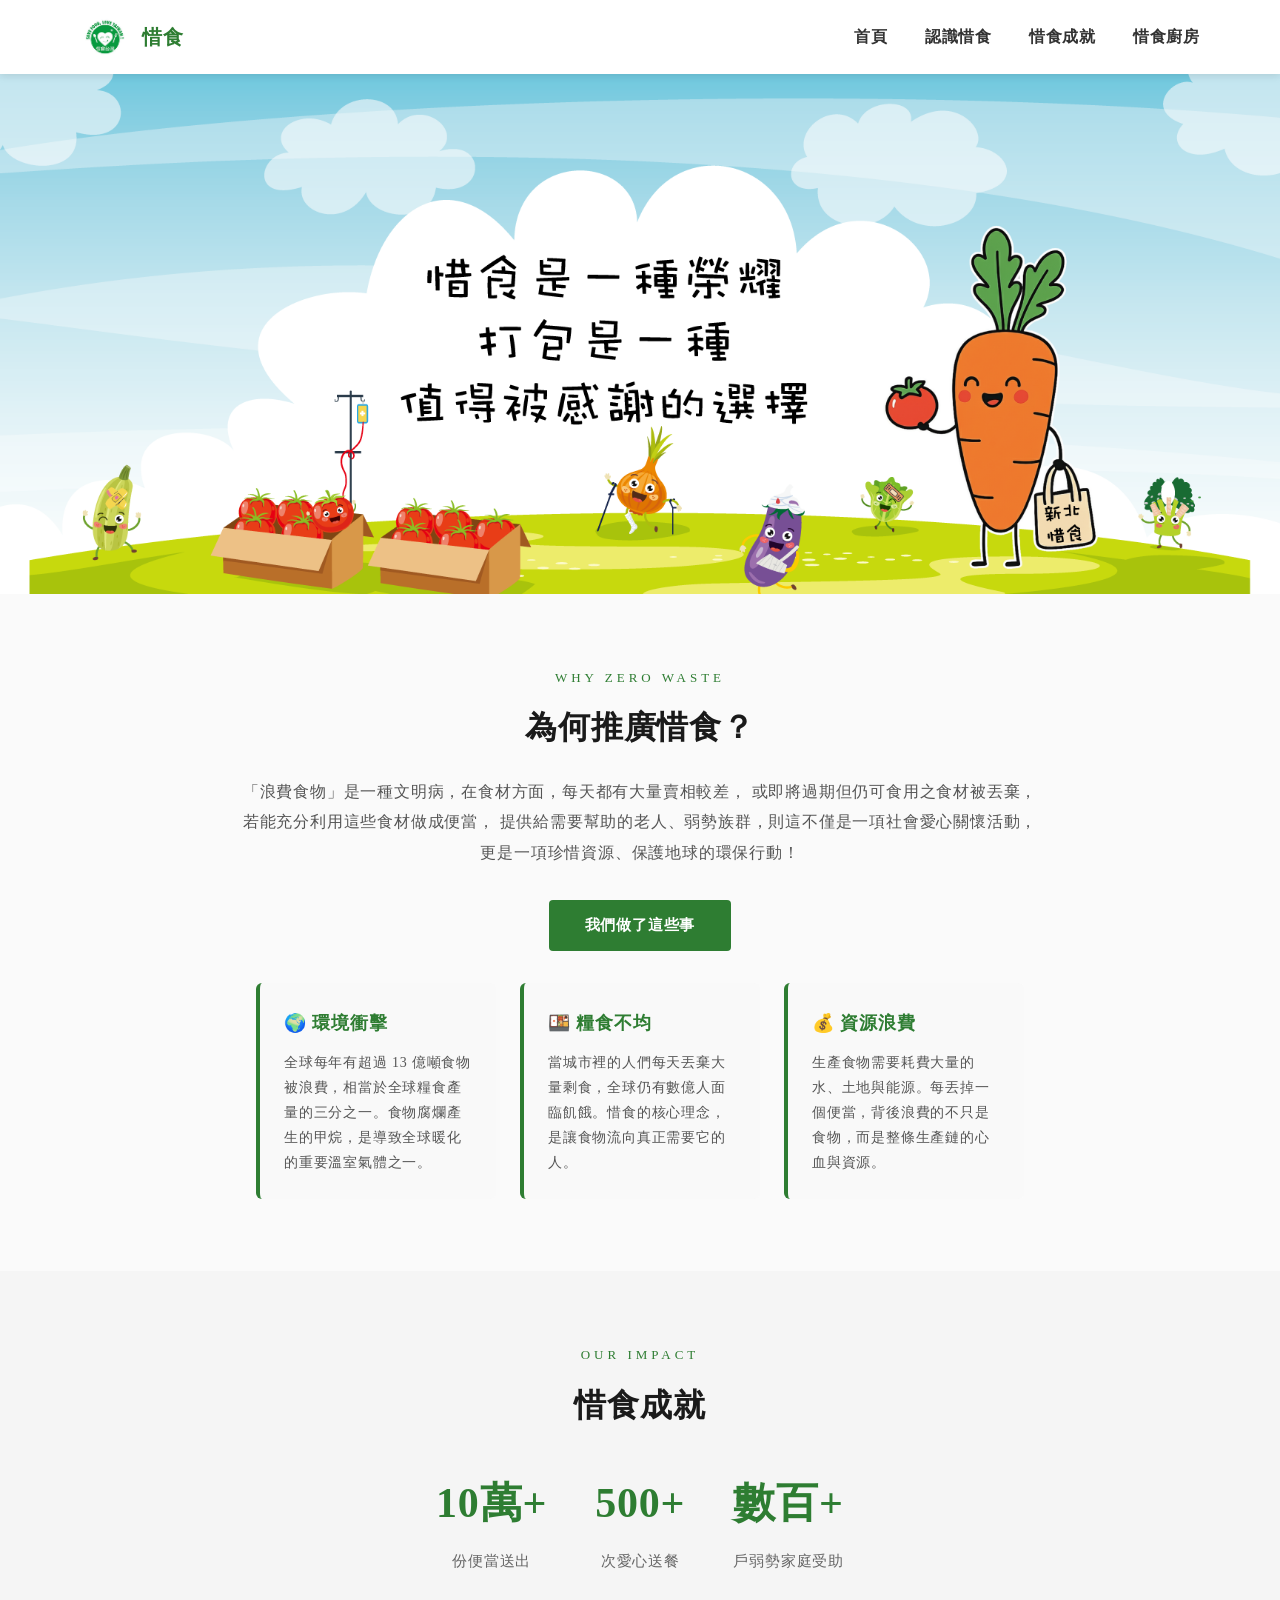
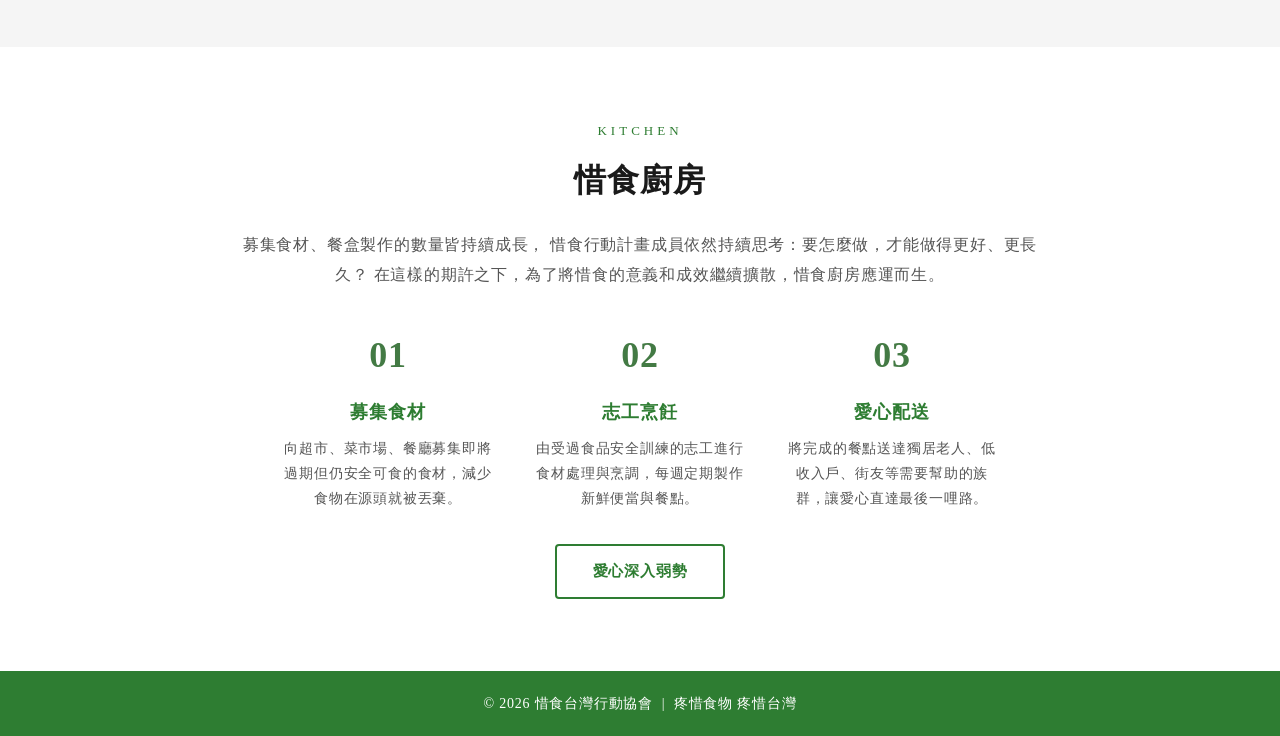
==== index.html @ ce559ed0 "Update index.html" ====
<!doctype html>
<html lang="zh-TW">
<head>
  <meta charset="utf-8">
  <meta name="viewport" content="width=device-width, initial-scale=1">
  <title>惜食</title>
  <link href="page.css" rel="stylesheet" type="text/css">
</head>

<body>

  <header class="header">
    <div class="header-inner">
      <div class="logo">
        <img src="images.jpg" width="70" height="70" alt="惜食Logo">
        <span class="logo-text">惜食</span>
      </div>
      <nav class="navbar">
        <a href="page.html">首頁</a>
        <a href="about.html">認識惜食</a>
        <a href="#Achievement">惜食成就</a>
        <a href="#kitchen">惜食廚房</a>
      </nav>
    </div>
  </header>

  <section class="hero" id="page">
    <img src="新北社會局惜食bannerV6.png" alt="惜食Banner" class="hero-img">
  </section>

  <section class="section why-section" id="why">
    <div class="section-inner">
      <p class="eyebrow">Why Zero Waste</p>
      <h2>為何推廣惜食？</h2>
      <p class="desc">
        「浪費食物」是一種文明病，在食材方面，每天都有大量賣相較差，
        或即將過期但仍可食用之食材被丟棄，若能充分利用這些食材做成便當，
        提供給需要幫助的老人、弱勢族群，則這不僅是一項社會愛心關懷活動，
        更是一項珍惜資源、保護地球的環保行動！
      </p>
      <a href="#Achievement" class="btn">我們做了這些事</a>

      <div class="why-cards">
        <div class="why-card">
          <h3>🌍 環境衝擊</h3>
          <p>全球每年有超過 13 億噸食物被浪費，相當於全球糧食產量的三分之一。食物腐爛產生的甲烷，是導致全球暖化的重要溫室氣體之一。</p>
        </div>
        <div class="why-card">
          <h3>🍱 糧食不均</h3>
          <p>當城市裡的人們每天丟棄大量剩食，全球仍有數億人面臨飢餓。惜食的核心理念，是讓食物流向真正需要它的人。</p>
        </div>
        <div class="why-card">
          <h3>💰 資源浪費</h3>
          <p>生產食物需要耗費大量的水、土地與能源。每丟掉一個便當，背後浪費的不只是食物，而是整條生產鏈的心血與資源。</p>
        </div>
      </div>

    </div>
  </section>

  <section class="section achievement-section" id="Achievement">
    <div class="section-inner">
      <p class="eyebrow">Our Impact</p>
      <h2>惜食成就</h2>
      <div class="stats">
        <div class="stat-box">
          <span class="stat-num">10萬+</span>
          <span class="stat-label">份便當送出</span>
        </div>
        <div class="stat-box">
          <span class="stat-num">500+</span>
          <span class="stat-label">次愛心送餐</span>
        </div>
        <div class="stat-box">
          <span class="stat-num">數百+</span>
          <span class="stat-label">戶弱勢家庭受助</span>
        </div>
      </div>
    </div>
  </section>

  <section class="section kitchen-section" id="kitchen">
    <div class="section-inner">
      <p class="eyebrow">Kitchen</p>
      <h2>惜食廚房</h2>
      <p class="desc">
        募集食材、餐盒製作的數量皆持續成長，
        惜食行動計畫成員依然持續思考：要怎麼做，才能做得更好、更長久？
        在這樣的期許之下，為了將惜食的意義和成效繼續擴散，惜食廚房應運而生。
      </p>

      <div class="kitchen-steps">
        <div class="step">
          <span class="step-num">01</span>
          <h3>募集食材</h3>
          <p>向超市、菜市場、餐廳募集即將過期但仍安全可食的食材，減少食物在源頭就被丟棄。</p>
        </div>
        <div class="step">
          <span class="step-num">02</span>
          <h3>志工烹飪</h3>
          <p>由受過食品安全訓練的志工進行食材處理與烹調，每週定期製作新鮮便當與餐點。</p>
        </div>
        <div class="step">
          <span class="step-num">03</span>
          <h3>愛心配送</h3>
          <p>將完成的餐點送達獨居老人、低收入戶、街友等需要幫助的族群，讓愛心直達最後一哩路。</p>
        </div>
      </div>

      <a href="#contact" class="btn btn-outline">愛心深入弱勢</a>
    </div>
  </section>

  <footer class="footer">
    <p>© 2026 惜食台灣行動協會 &nbsp;|&nbsp; 疼惜食物 疼惜台灣</p>
  </footer>

</body>
</html>
---- page.css ----
@charset "utf-8";
html {
    scroll-behavior: smooth;
}
* {
  box-sizing: border-box;
  margin: 0;
  padding: 0;
}

body {
  line-height: 1.8;
  letter-spacing: 0.05em;
  background-color: #fafafa;
  color: #333;
}

.header {
  position: sticky;
  top: 0;
  background: #fff;
  box-shadow: 0 2px 8px rgba(0,0,0,0.1);
  z-index: 100;
}

.header-inner {
  max-width: 1200px;
  margin: 0 auto;
  padding: 12px 40px;
  display: flex;
  align-items: center;
  justify-content: space-between;
}

.logo {
  display: flex;
  align-items: center;
  gap: 12px;
}

.logo img {
  width: 50px;
  height: 50px;
  border-radius: 50%;
  object-fit: cover;
}

.logo-text {
  font-size: 20px;
  font-weight: bold;
  color: #2e7d32;
}

.navbar a {
  margin-left: 32px;
  color: #333;
  text-decoration: none;
  font-size: 16px;
  font-weight: bold;
  transition: color 0.2s;
}

.navbar a:hover {
  color: #2e7d32;
}

.hero {
  position: relative;
  width: 100%;
  overflow: hidden;
  max-height: 520px;
}

.hero-img {
  width: 100%;
  height: 100%;
  object-fit: cover;
  display: block;
}

.hero-overlay {
  position: absolute;
  inset: 0;
  background: rgba(0,0,0,0.35);
  display: flex;
  flex-direction: column;
  align-items: center;
  justify-content: center;
  color: #fff;
  text-align: center;
}

.hero-overlay h1 {
  font-size: 48px;
  letter-spacing: 4px;
  text-shadow: 0 2px 8px rgba(0,0,0,0.5);
}

.hero-overlay p {
  font-size: 22px;
  margin-top: 12px;
  letter-spacing: 3px;
}

.section {
  padding: 72px 40px;
}

.section-inner {
  max-width: 800px;
  margin: 0 auto;
  text-align: center;
}

.eyebrow {
  font-size: 13px;
  letter-spacing: 4px;
  text-transform: uppercase;
  color: #2e7d32;
  margin-bottom: 10px;
}

.section h2 {
  font-size: 32px;
  margin-bottom: 20px;
  color: #1a1a1a;
}

.desc {
  font-size: 16px;
  line-height: 1.9;
  color: #555;
  margin-bottom: 32px;
}

.btn {
  display: inline-block;
  padding: 12px 36px;
  background: #2e7d32;
  color: #fff;
  text-decoration: none;
  border-radius: 4px;
  font-size: 15px;
  font-weight: bold;
  transition: background 0.2s;
  transition: background 0.2s, transform 0.2s;
}

.btn:hover {
  background: #1b5e20;
  transform: translateY(-3px);
}

.btn-outline {
  background: transparent;
  border: 2px solid #2e7d32;
  color: #2e7d32;
}

.btn-outline:hover {
  background: #2e7d32;
  color: #fff;
}

.achievement-section {
  background: #f5f5f5;
}

.stats {
  display: flex;
  justify-content: center;
  gap: 48px;
  margin-top: 32px;
  flex-wrap: wrap;
}

.stat-box {
  display: flex;
  flex-direction: column;
  align-items: center;
}

.stat-num {
  font-size: 42px;
  font-weight: bold;
  color: #2e7d32;
  animation: glow 1.5s ease-in-out infinite alternate;
}

.stat-label {
  font-size: 15px;
  color: #666;
  margin-top: 6px;
}

.kitchen-section {
  background: #fff;
}

.contact-section {
  background: #e8f5e9;
}

.contact-section p {
  font-size: 16px;
  line-height: 2.2;
  color: #444;
}

.footer {
  background: #2e7d32;
  color: #fff;
  text-align: center;
  padding: 20px;
  font-size: 14px;
}
@keyframes glow {
    from { transform: scale(1); }
    to   { transform: scale(1.08); }
}
.why-cards {
  display: flex;
  gap: 24px;
  margin-top: 32px;
  flex-wrap: wrap;
  justify-content: center;
}

.why-card {
  background: #f9f9f9;
  border-left: 4px solid #2e7d32;
  border-radius: 6px;
  padding: 24px;
  max-width: 240px;
  text-align: left;
}

.why-card h3 {
  font-size: 18px;
  color: #2e7d32;
  margin-bottom: 10px;
}

.why-card p {
  font-size: 14px;
  line-height: 1.8;
  color: #555;
}

.kitchen-steps {
  display: flex;
  gap: 32px;
  margin-top: 32px;
  margin-bottom: 32px;
  flex-wrap: wrap;
  justify-content: center;
}

.step {
  max-width: 220px;
  text-align: center;
}

.step-num {
  font-size: 36px;
  font-weight: bold;
  color: #437a44;
}

.step h3 {
  font-size: 18px;
  color: #2e7d32;
  margin: 8px 0;
}

.step p {
  font-size: 14px;
  line-height: 1.8;
  color: #555;
}
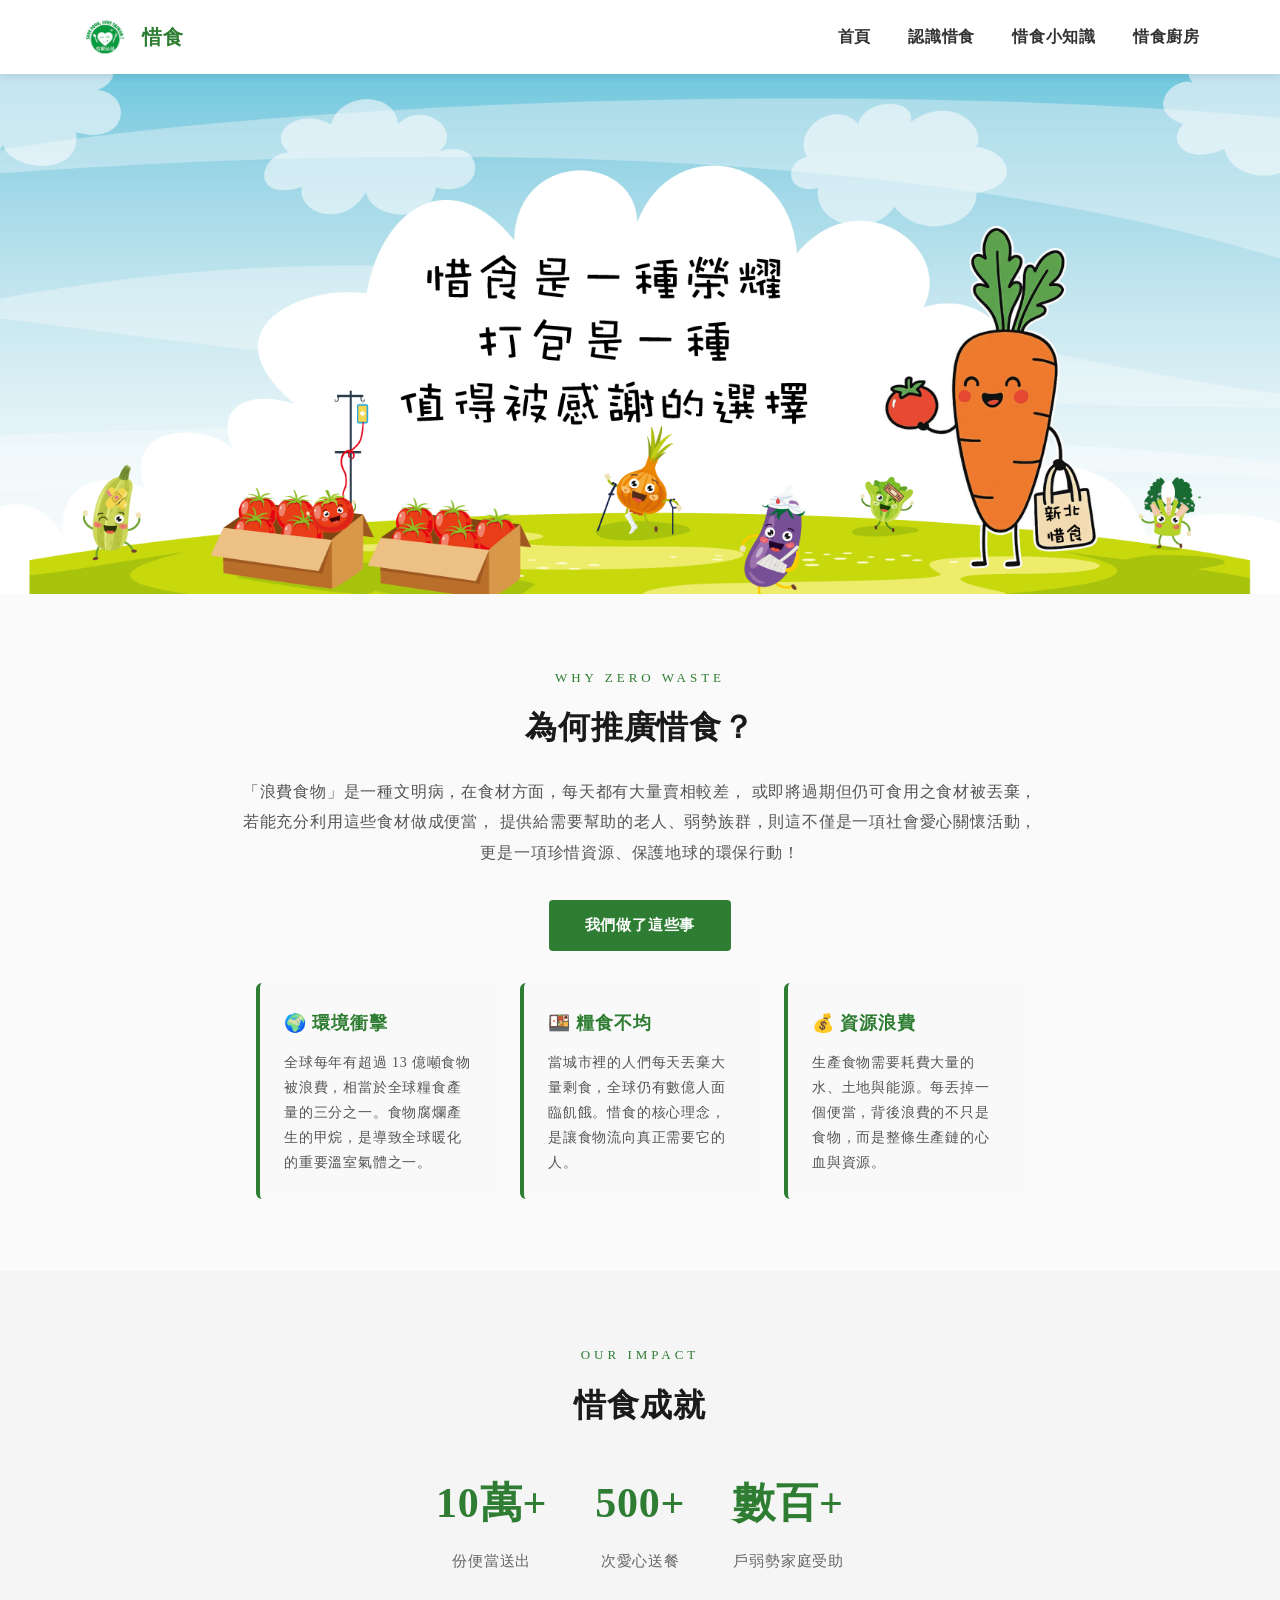
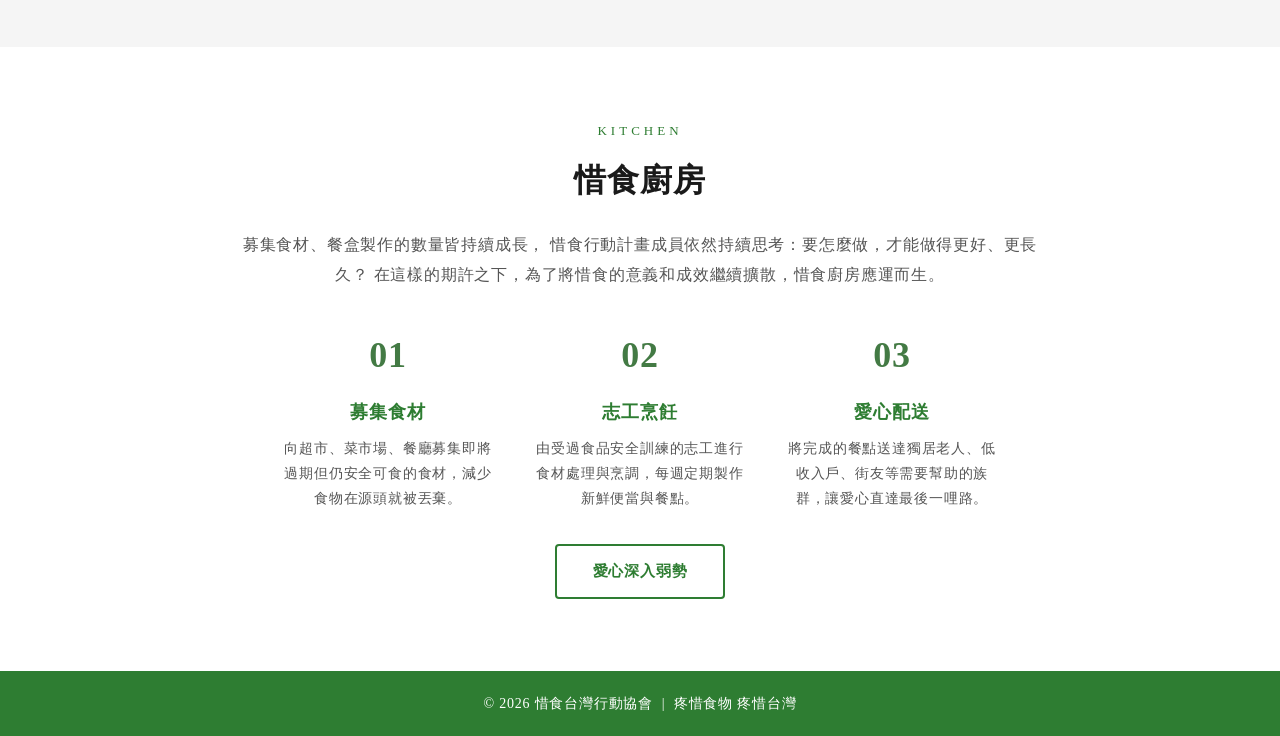
==== commit 3e8323ef: "Update index.html" ====
--- a/index.html
+++ b/index.html
@@ -16,9 +16,9 @@
         <span class="logo-text">惜食</span>
       </div>
       <nav class="navbar">
-        <a href="page.html">首頁</a>
+        <a href="index.html">首頁</a>
         <a href="about.html">認識惜食</a>
-        <a href="#Achievement">惜食成就</a>
+        <a href="new.html">惜食小知識</a>
         <a href="#kitchen">惜食廚房</a>
       </nav>
     </div>
